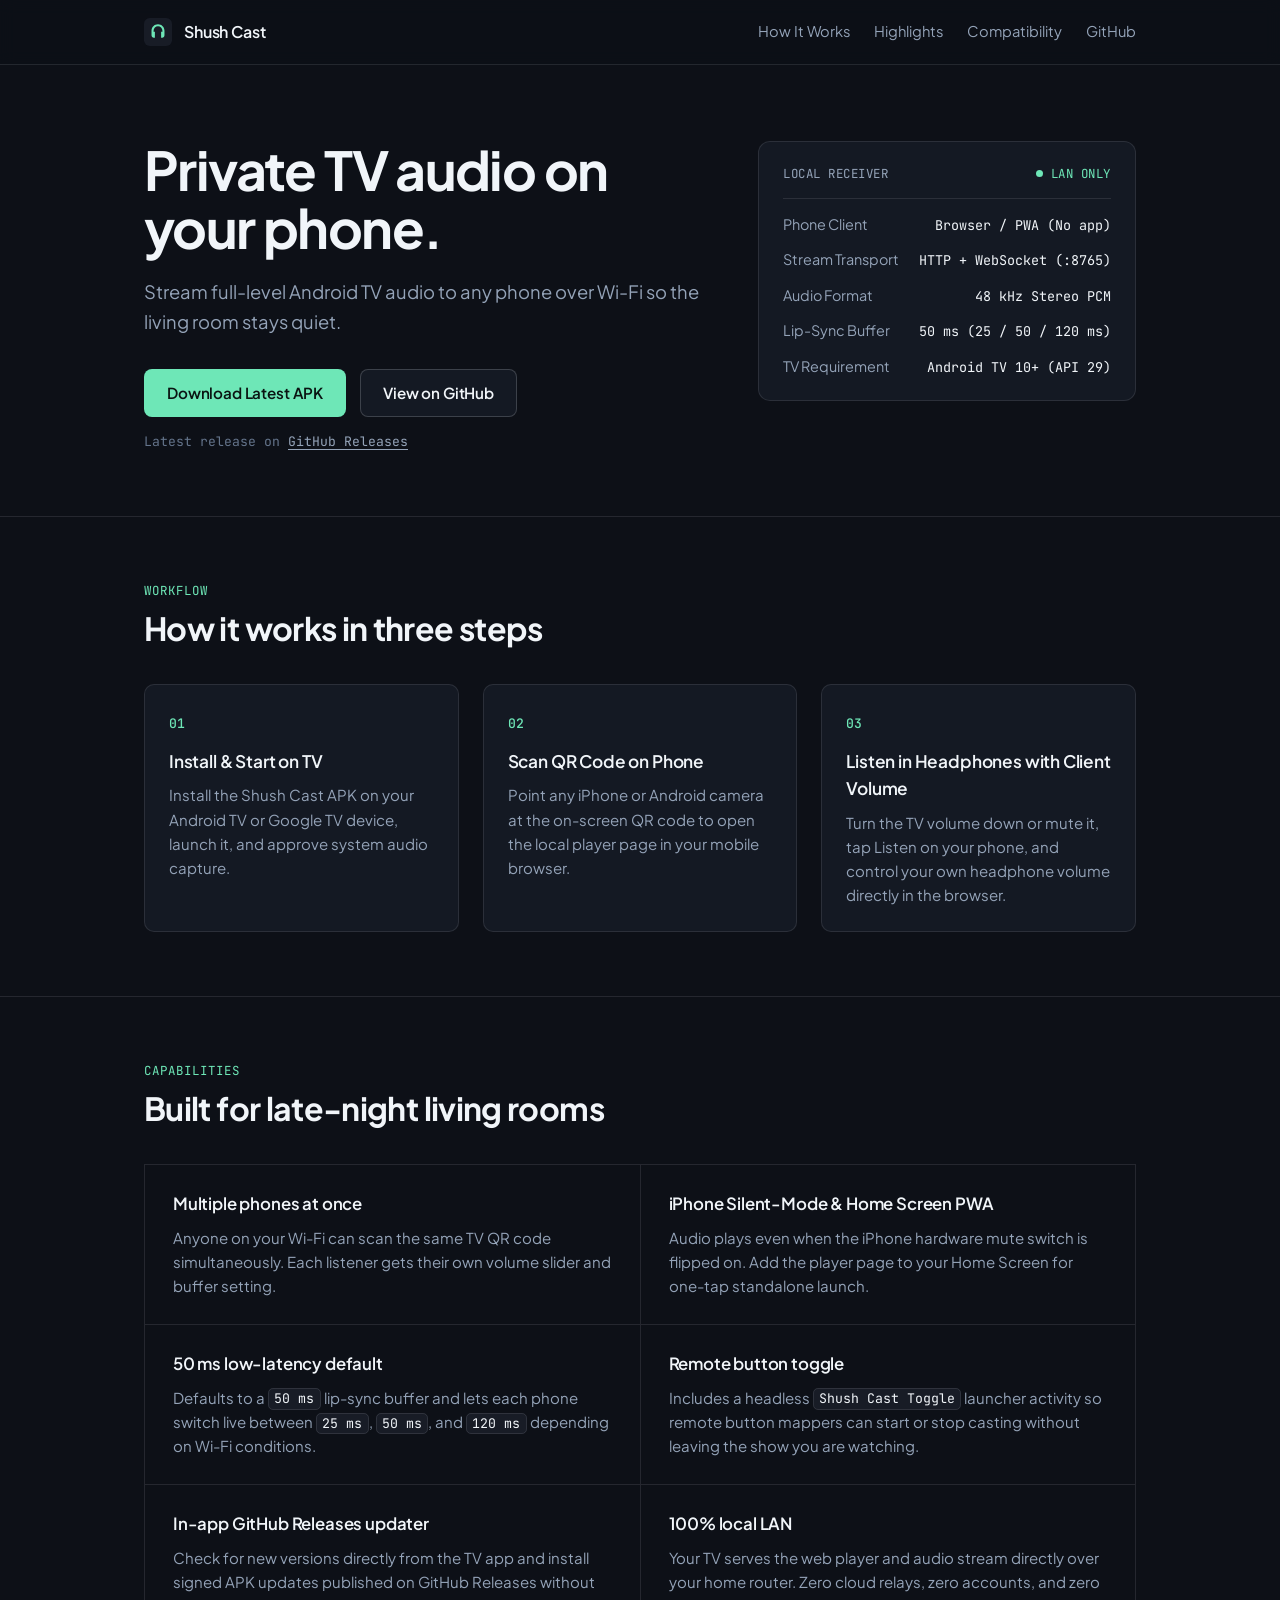
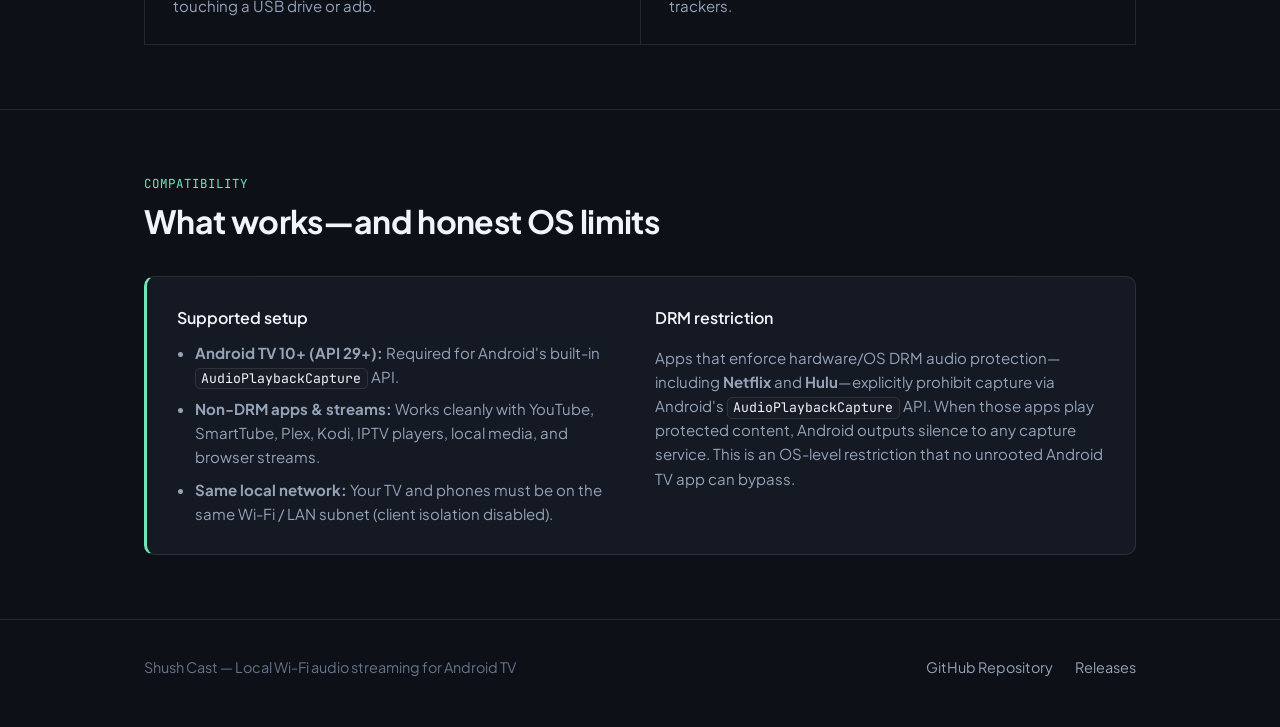
==== docs/index.html @ 248e8422 "docs: add GitHub Pages site and update README" ====
<!DOCTYPE html>
<html lang="en">
<head>
  <meta charset="utf-8">
  <meta name="viewport" content="width=device-width, initial-scale=1">
  <title>Shush Cast — Stream Android TV Audio to Your Phone Over Wi-Fi</title>
  <meta name="description" content="Stream full-level Android TV audio to any phone over local Wi-Fi so the living room stays quiet. Open a QR code in Safari or Chrome—no phone app required.">
  <meta property="og:type" content="website">
  <meta property="og:title" content="Shush Cast — Private Android TV Audio on Your Phone">
  <meta property="og:description" content="Stream full-level Android TV audio to any phone over Wi-Fi so the living room stays quiet. 50 ms default lip-sync, multi-phone support, 100% local LAN.">
  <meta property="og:url" content="https://kennyparsons.github.io/shushcast/">
  <link rel="icon" type="image/svg+xml" href="icon.svg">
  <link rel="preconnect" href="https://fonts.googleapis.com">
  <link rel="preconnect" href="https://fonts.gstatic.com" crossorigin>
  <link href="https://fonts.googleapis.com/css2?family=JetBrains+Mono:wght@400;500&family=Plus+Jakarta+Sans:wght@400;500;600;700&display=swap" rel="stylesheet">
  <link rel="stylesheet" href="styles.css">
</head>
<body>
  <header class="site-header">
    <div class="container nav-inner">
      <a class="brand" href="./">
        <img src="icon.svg" alt="" width="28" height="28">
        <span>Shush Cast</span>
      </a>
      <nav class="nav-links" aria-label="Primary">
        <a class="hide-xs" href="#how-it-works">How It Works</a>
        <a class="hide-xs" href="#highlights">Highlights</a>
        <a class="hide-xs" href="#compatibility">Compatibility</a>
        <a href="https://github.com/kennyparsons/shushcast" target="_blank" rel="noopener">GitHub</a>
      </nav>
    </div>
  </header>

  <main>
    <section class="hero">
      <div class="container hero-grid">
        <div>
          <h1>Private TV audio on your phone.</h1>
          <p class="hero-lead">
            Stream full-level Android TV audio to any phone over Wi-Fi so the living room stays quiet.
          </p>
          <div class="hero-actions">
            <a id="download-btn" class="btn btn-primary" href="https://github.com/kennyparsons/shushcast/releases/latest">
              Download Latest APK
            </a>
            <a class="btn btn-secondary" href="https://github.com/kennyparsons/shushcast" target="_blank" rel="noopener">
              View on GitHub
            </a>
          </div>
          <p id="release-meta" class="release-meta">
            Latest release on <a href="https://github.com/kennyparsons/shushcast/releases/latest">GitHub Releases</a>
          </p>
        </div>

        <aside class="spec-panel" aria-label="Receiver specifications">
          <div class="spec-header">
            <span>Local Receiver</span>
            <span class="spec-status"><span class="spec-dot" aria-hidden="true"></span>LAN Only</span>
          </div>
          <dl class="spec-list">
            <div class="spec-row">
              <dt>Phone Client</dt>
              <dd>Browser / PWA (No app)</dd>
            </div>
            <div class="spec-row">
              <dt>Stream Transport</dt>
              <dd>HTTP + WebSocket (:8765)</dd>
            </div>
            <div class="spec-row">
              <dt>Audio Format</dt>
              <dd>48 kHz Stereo PCM</dd>
            </div>
            <div class="spec-row">
              <dt>Lip-Sync Buffer</dt>
              <dd>50 ms (25 / 50 / 120 ms)</dd>
            </div>
            <div class="spec-row">
              <dt>TV Requirement</dt>
              <dd>Android TV 10+ (API 29)</dd>
            </div>
          </dl>
        </aside>
      </div>
    </section>

    <section id="how-it-works" class="section">
      <div class="container">
        <div class="section-header">
          <p class="section-kicker">Workflow</p>
          <h2 class="section-title">How it works in three steps</h2>
        </div>

        <div class="steps-grid">
          <article class="step-item">
            <span class="step-num">01</span>
            <h3>Install &amp; Start on TV</h3>
            <p>
              Install the Shush Cast APK on your Android TV or Google TV device, launch it, and approve system audio capture.
            </p>
          </article>
          <article class="step-item">
            <span class="step-num">02</span>
            <h3>Scan QR Code on Phone</h3>
            <p>
              Point any iPhone or Android camera at the on-screen QR code to open the local player page in your mobile browser.
            </p>
          </article>
          <article class="step-item">
            <span class="step-num">03</span>
            <h3>Listen in Headphones with Client Volume</h3>
            <p>
              Turn the TV volume down or mute it, tap Listen on your phone, and control your own headphone volume directly in the browser.
            </p>
          </article>
        </div>
      </div>
    </section>

    <section id="highlights" class="section">
      <div class="container">
        <div class="section-header">
          <p class="section-kicker">Capabilities</p>
          <h2 class="section-title">Built for late-night living rooms</h2>
        </div>

        <div class="highlights-grid">
          <article class="highlight-item">
            <h3>Multiple phones at once</h3>
            <p>
              Anyone on your Wi-Fi can scan the same TV QR code simultaneously. Each listener gets their own volume slider and buffer setting.
            </p>
          </article>
          <article class="highlight-item">
            <h3>iPhone Silent-Mode &amp; Home Screen PWA</h3>
            <p>
              Audio plays even when the iPhone hardware mute switch is flipped on. Add the player page to your Home Screen for one-tap standalone launch.
            </p>
          </article>
          <article class="highlight-item">
            <h3>50 ms low-latency default</h3>
            <p>
              Defaults to a <code>50 ms</code> lip-sync buffer and lets each phone switch live between <code>25 ms</code>, <code>50 ms</code>, and <code>120 ms</code> depending on Wi-Fi conditions.
            </p>
          </article>
          <article class="highlight-item">
            <h3>Remote button toggle</h3>
            <p>
              Includes a headless <code>Shush Cast Toggle</code> launcher activity so remote button mappers can start or stop casting without leaving the show you are watching.
            </p>
          </article>
          <article class="highlight-item">
            <h3>In-app GitHub Releases updater</h3>
            <p>
              Check for new versions directly from the TV app and install signed APK updates published on GitHub Releases without touching a USB drive or adb.
            </p>
          </article>
          <article class="highlight-item">
            <h3>100% local LAN</h3>
            <p>
              Your TV serves the web player and audio stream directly over your home router. Zero cloud relays, zero accounts, and zero trackers.
            </p>
          </article>
        </div>
      </div>
    </section>

    <section id="compatibility" class="section">
      <div class="container">
        <div class="section-header">
          <p class="section-kicker">Compatibility</p>
          <h2 class="section-title">What works—and honest OS limits</h2>
        </div>

        <div class="compat-panel">
          <div class="compat-grid">
            <div class="compat-col">
              <h3>Supported setup</h3>
              <ul>
                <li><strong>Android TV 10+ (API 29+):</strong> Required for Android's built-in <code>AudioPlaybackCapture</code> API.</li>
                <li><strong>Non-DRM apps &amp; streams:</strong> Works cleanly with YouTube, SmartTube, Plex, Kodi, IPTV players, local media, and browser streams.</li>
                <li><strong>Same local network:</strong> Your TV and phones must be on the same Wi-Fi / LAN subnet (client isolation disabled).</li>
              </ul>
            </div>
            <div class="compat-col">
              <h3>DRM restriction</h3>
              <p>
                Apps that enforce hardware/OS DRM audio protection—including <strong>Netflix</strong> and <strong>Hulu</strong>—explicitly prohibit capture via Android's <code>AudioPlaybackCapture</code> API. When those apps play protected content, Android outputs silence to any capture service. This is an OS-level restriction that no unrooted Android TV app can bypass.
              </p>
            </div>
          </div>
        </div>
      </div>
    </section>
  </main>

  <footer class="site-footer">
    <div class="container footer-inner">
      <span>Shush Cast — Local Wi-Fi audio streaming for Android TV</span>
      <div class="footer-links">
        <a href="https://github.com/kennyparsons/shushcast" target="_blank" rel="noopener">GitHub Repository</a>
        <a href="https://github.com/kennyparsons/shushcast/releases" target="_blank" rel="noopener">Releases</a>
      </div>
    </div>
  </footer>

  <script>
    (function () {
      var API_URL = 'https://api.github.com/repos/kennyparsons/shushcast/releases/latest';
      var btn = document.getElementById('download-btn');
      var meta = document.getElementById('release-meta');

      function formatBytes(bytes) {
        if (!bytes || bytes <= 0) return '';
        var kb = bytes / 1024;
        if (kb < 1024) return Math.round(kb) + ' KB';
        return (kb / 1024).toFixed(2) + ' MB';
      }

      fetch(API_URL, { headers: { 'Accept': 'application/vnd.github+json' } })
        .then(function (res) {
          if (!res.ok) throw new Error('HTTP ' + res.status);
          return res.json();
        })
        .then(function (release) {
          if (!release || !release.tag_name) return;
          var apkAsset = null;
          if (Array.isArray(release.assets)) {
            for (var i = 0; i < release.assets.length; i++) {
              var asset = release.assets[i];
              if (asset && typeof asset.name === 'string' && asset.name.slice(-4).toLowerCase() === '.apk') {
                apkAsset = asset;
                break;
              }
            }
          }

          btn.textContent = 'Download Latest APK (' + release.tag_name + ')';
          if (apkAsset && apkAsset.browser_download_url) {
            btn.href = apkAsset.browser_download_url;
          } else if (release.html_url) {
            btn.href = release.html_url;
          }

          var parts = [release.tag_name];
          if (apkAsset && apkAsset.size) {
            parts.push(formatBytes(apkAsset.size));
          }
          meta.textContent = '';
          meta.appendChild(document.createTextNode(parts.join(' · ') + ' · '));
          var link = document.createElement('a');
          link.href = release.html_url || 'https://github.com/kennyparsons/shushcast/releases/latest';
          link.textContent = 'Release notes';
          link.target = '_blank';
          link.rel = 'noopener';
          meta.appendChild(link);
        })
        .catch(function () {
          // Keep default fallback link to GitHub Releases.
        });
    })();
  </script>
</body>
</html>
---- docs/styles.css ----
:root {
  --bg: #0d1017;
  --surface: #141923;
  --surface-elevated: #181c26;
  --border: rgba(241, 245, 249, 0.1);
  --border-strong: rgba(241, 245, 249, 0.18);
  --text: #f1f5f9;
  --text-muted: #94a3b8;
  --text-subtle: #64748b;
  --accent: #6ee7b7;
  --accent-ink: #0a1412;
  --font-sans: 'Plus Jakarta Sans', -apple-system, BlinkMacSystemFont, 'Segoe UI', sans-serif;
  --font-mono: 'JetBrains Mono', ui-monospace, SFMono-Regular, Menlo, monospace;
  --max-width: 1040px;
}

*,
*::before,
*::after {
  box-sizing: border-box;
}

html {
  color-scheme: dark;
  scroll-behavior: smooth;
}

body {
  margin: 0;
  background-color: var(--bg);
  color: var(--text);
  font-family: var(--font-sans);
  font-size: 16px;
  line-height: 1.6;
  -webkit-font-smoothing: antialiased;
  text-rendering: optimizeLegibility;
}

a {
  color: inherit;
  text-decoration: none;
}

code {
  font-family: var(--font-mono);
  font-size: 0.88em;
  color: var(--text);
  background: var(--surface-elevated);
  border: 1px solid var(--border);
  border-radius: 5px;
  padding: 0.1em 0.4em;
}

.container {
  width: 100%;
  max-width: var(--max-width);
  margin: 0 auto;
  padding: 0 24px;
}

/* Header */
.site-header {
  border-bottom: 1px solid var(--border);
  background: rgba(13, 16, 23, 0.92);
  backdrop-filter: blur(8px);
  position: sticky;
  top: 0;
  z-index: 20;
}

.nav-inner {
  display: flex;
  align-items: center;
  justify-content: space-between;
  height: 64px;
  gap: 20px;
}

.brand {
  display: inline-flex;
  align-items: center;
  gap: 12px;
  font-weight: 600;
  font-size: 1rem;
  letter-spacing: -0.01em;
}

.brand img {
  width: 28px;
  height: 28px;
  display: block;
}

.nav-links {
  display: flex;
  align-items: center;
  gap: 24px;
  font-size: 0.92rem;
  color: var(--text-muted);
}

.nav-links a:hover,
.nav-links a:focus-visible {
  color: var(--text);
}

/* Hero */
.hero {
  padding: 76px 0 64px;
  border-bottom: 1px solid var(--border);
}

.hero-grid {
  display: grid;
  grid-template-columns: minmax(0, 1.35fr) minmax(0, 0.9fr);
  gap: 48px;
  align-items: start;
}

.hero h1 {
  margin: 0 0 20px;
  font-size: clamp(2.25rem, 4.8vw, 3.35rem);
  font-weight: 700;
  line-height: 1.08;
  letter-spacing: -0.03em;
  color: var(--text);
}

.hero-lead {
  margin: 0 0 32px;
  max-width: 54ch;
  font-size: 1.15rem;
  line-height: 1.65;
  color: var(--text-muted);
}

.hero-actions {
  display: flex;
  flex-wrap: wrap;
  align-items: center;
  gap: 14px;
}

.btn {
  display: inline-flex;
  align-items: center;
  justify-content: center;
  gap: 10px;
  min-height: 48px;
  padding: 0 22px;
  border-radius: 8px;
  font-size: 0.95rem;
  font-weight: 600;
  letter-spacing: -0.01em;
  border: 1px solid transparent;
  transition: background-color 140ms ease, border-color 140ms ease, transform 140ms ease;
  cursor: pointer;
}

.btn:active {
  transform: translateY(1px);
}

.btn-primary {
  background-color: var(--accent);
  color: var(--accent-ink);
}

.btn-primary:hover,
.btn-primary:focus-visible {
  background-color: #86efca;
}

.btn-secondary {
  background-color: var(--surface);
  color: var(--text);
  border-color: var(--border-strong);
}

.btn-secondary:hover,
.btn-secondary:focus-visible {
  background-color: var(--surface-elevated);
  border-color: rgba(241, 245, 249, 0.3);
}

.release-meta {
  margin: 14px 0 0;
  font-family: var(--font-mono);
  font-size: 0.82rem;
  color: var(--text-subtle);
  min-height: 1.4em;
}

.release-meta a {
  color: var(--text-muted);
  text-decoration: underline;
  text-underline-offset: 3px;
}

/* Spec Panel */
.spec-panel {
  background-color: var(--surface);
  border: 1px solid var(--border);
  border-radius: 12px;
  padding: 22px 24px;
}

.spec-header {
  display: flex;
  align-items: center;
  justify-content: space-between;
  padding-bottom: 14px;
  margin-bottom: 14px;
  border-bottom: 1px solid var(--border);
  font-family: var(--font-mono);
  font-size: 0.78rem;
  letter-spacing: 0.04em;
  text-transform: uppercase;
  color: var(--text-muted);
}

.spec-status {
  display: inline-flex;
  align-items: center;
  gap: 8px;
  color: var(--accent);
}

.spec-dot {
  width: 7px;
  height: 7px;
  border-radius: 50%;
  background: var(--accent);
}

.spec-list {
  margin: 0;
  display: grid;
  gap: 12px;
}

.spec-row {
  display: flex;
  justify-content: space-between;
  align-items: baseline;
  gap: 16px;
  font-size: 0.9rem;
}

.spec-row dt {
  color: var(--text-muted);
}

.spec-row dd {
  margin: 0;
  font-family: var(--font-mono);
  font-size: 0.84rem;
  color: var(--text);
  text-align: right;
}

/* Sections */
.section {
  padding: 64px 0;
  border-bottom: 1px solid var(--border);
}

.section-header {
  margin-bottom: 36px;
}

.section-kicker {
  margin: 0 0 8px;
  font-family: var(--font-mono);
  font-size: 0.78rem;
  letter-spacing: 0.08em;
  text-transform: uppercase;
  color: var(--accent);
}

.section-title {
  margin: 0;
  font-size: clamp(1.55rem, 3vw, 2rem);
  font-weight: 700;
  letter-spacing: -0.02em;
  line-height: 1.2;
}

/* Steps */
.steps-grid {
  display: grid;
  grid-template-columns: repeat(3, minmax(0, 1fr));
  gap: 24px;
}

.step-item {
  background-color: var(--surface);
  border: 1px solid var(--border);
  border-radius: 10px;
  padding: 24px;
}

.step-num {
  display: inline-block;
  margin-bottom: 14px;
  font-family: var(--font-mono);
  font-size: 0.82rem;
  font-weight: 500;
  color: var(--accent);
}

.step-item h3 {
  margin: 0 0 8px;
  font-size: 1.08rem;
  font-weight: 600;
  letter-spacing: -0.01em;
}

.step-item p {
  margin: 0;
  font-size: 0.94rem;
  color: var(--text-muted);
  line-height: 1.6;
}

/* Highlights */
.highlights-grid {
  display: grid;
  grid-template-columns: repeat(2, minmax(0, 1fr));
  border-top: 1px solid var(--border);
  border-left: 1px solid var(--border);
}

.highlight-item {
  padding: 26px 28px;
  border-right: 1px solid var(--border);
  border-bottom: 1px solid var(--border);
  background: var(--bg);
}

.highlight-item h3 {
  margin: 0 0 8px;
  font-size: 1.05rem;
  font-weight: 600;
  letter-spacing: -0.01em;
}

.highlight-item p {
  margin: 0;
  font-size: 0.94rem;
  color: var(--text-muted);
  line-height: 1.6;
}

/* Limitations */
.compat-panel {
  background-color: var(--surface);
  border: 1px solid var(--border);
  border-left: 3px solid var(--accent);
  border-radius: 10px;
  padding: 28px 30px;
}

.compat-grid {
  display: grid;
  grid-template-columns: repeat(2, minmax(0, 1fr));
  gap: 28px;
}

.compat-col h3 {
  margin: 0 0 10px;
  font-size: 1rem;
  font-weight: 600;
}

.compat-col p,
.compat-col li {
  font-size: 0.94rem;
  color: var(--text-muted);
  line-height: 1.6;
}

.compat-col ul {
  margin: 0;
  padding-left: 18px;
  display: grid;
  gap: 8px;
}

/* Footer */
.site-footer {
  padding: 36px 0 48px;
}

.footer-inner {
  display: flex;
  flex-wrap: wrap;
  align-items: center;
  justify-content: space-between;
  gap: 16px;
  font-size: 0.9rem;
  color: var(--text-subtle);
}

.footer-links {
  display: flex;
  align-items: center;
  gap: 22px;
}

.footer-links a {
  color: var(--text-muted);
}

.footer-links a:hover,
.footer-links a:focus-visible {
  color: var(--text);
}

@media (max-width: 860px) {
  .hero {
    padding: 52px 0 48px;
  }

  .hero-grid {
    grid-template-columns: 1fr;
    gap: 32px;
  }

  .steps-grid {
    grid-template-columns: 1fr;
  }

  .highlights-grid {
    grid-template-columns: 1fr;
  }

  .compat-grid {
    grid-template-columns: 1fr;
    gap: 20px;
  }
}

@media (max-width: 540px) {
  .nav-links {
    gap: 14px;
    font-size: 0.85rem;
  }

  .nav-links .hide-xs {
    display: none;
  }

  .hero-actions {
    flex-direction: column;
    align-items: stretch;
  }

  .btn {
    width: 100%;
  }

  .highlight-item {
    padding: 22px 20px;
  }

  .compat-panel {
    padding: 22px 20px;
  }
}
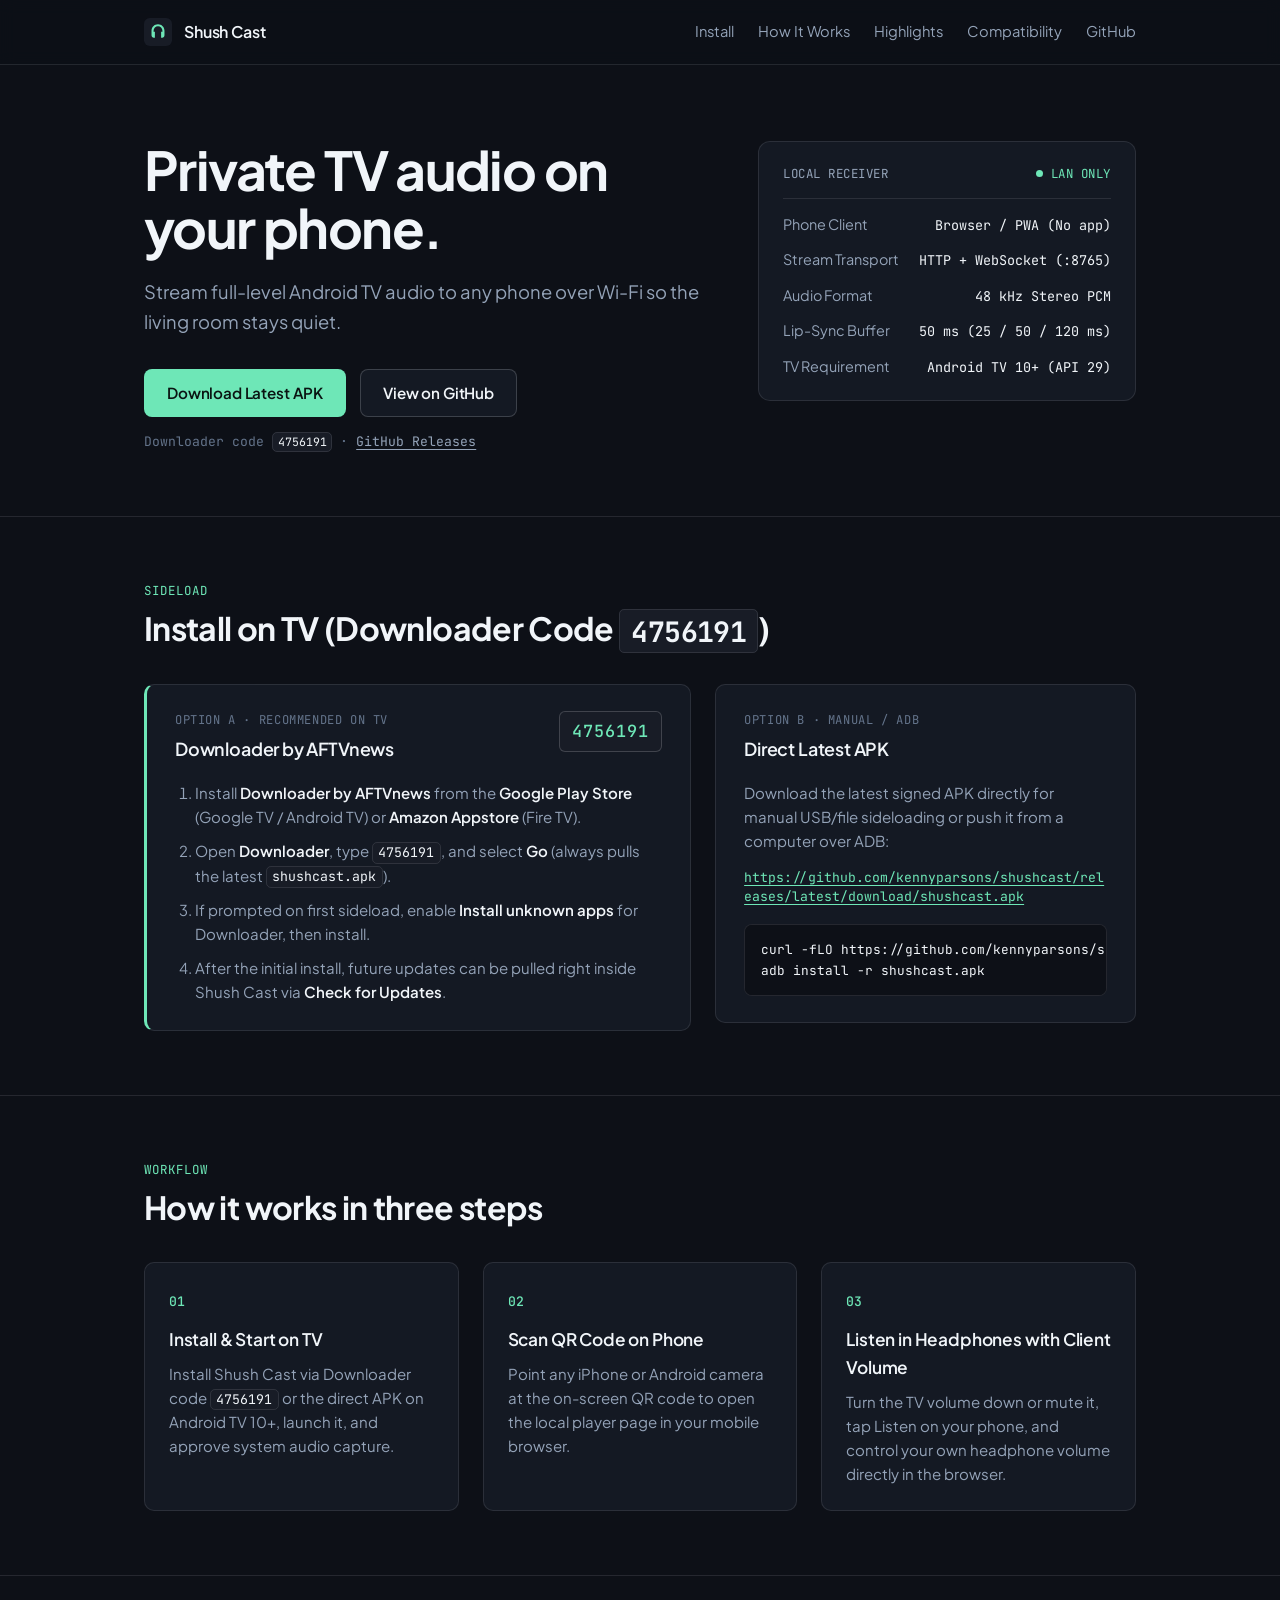
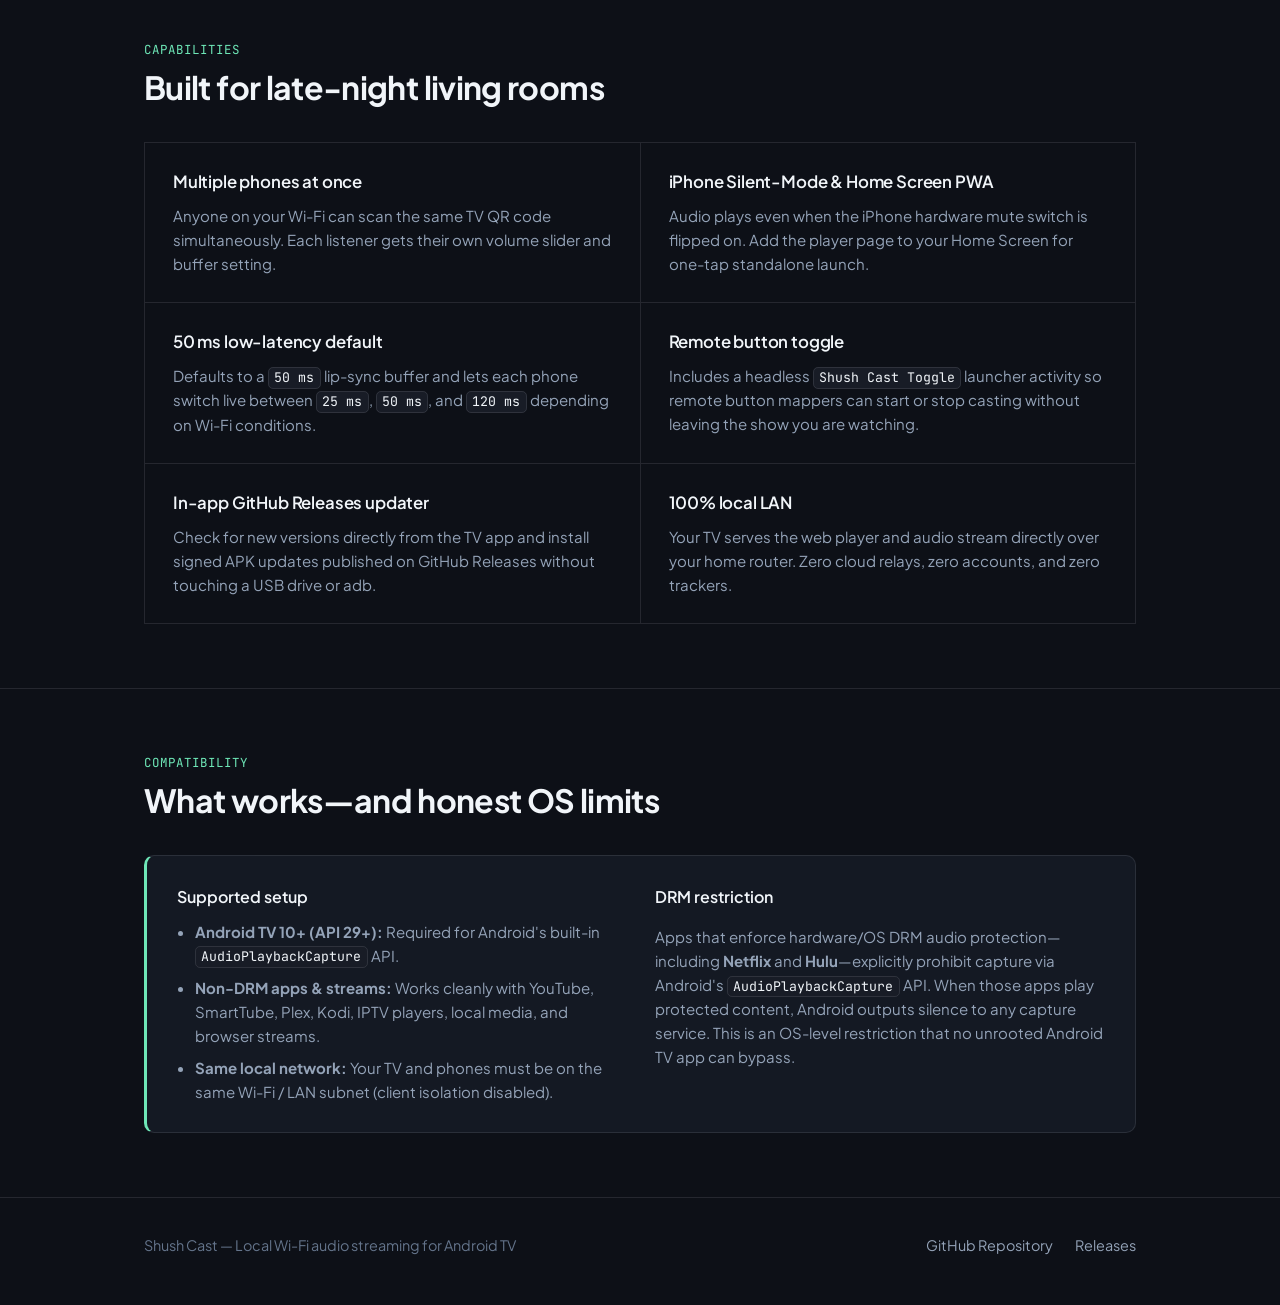
==== commit 6c816740: "docs: add AFTVnews Downloader code 4756191 install guide" ====
--- a/docs/index.html
+++ b/docs/index.html
@@ -23,6 +23,7 @@
         <span>Shush Cast</span>
       </a>
       <nav class="nav-links" aria-label="Primary">
+        <a class="hide-xs" href="#install">Install</a>
         <a class="hide-xs" href="#how-it-works">How It Works</a>
         <a class="hide-xs" href="#highlights">Highlights</a>
         <a class="hide-xs" href="#compatibility">Compatibility</a>
@@ -40,7 +41,7 @@
             Stream full-level Android TV audio to any phone over Wi-Fi so the living room stays quiet.
           </p>
           <div class="hero-actions">
-            <a id="download-btn" class="btn btn-primary" href="https://github.com/kennyparsons/shushcast/releases/latest">
+            <a id="download-btn" class="btn btn-primary" href="https://github.com/kennyparsons/shushcast/releases/latest/download/shushcast.apk">
               Download Latest APK
             </a>
             <a class="btn btn-secondary" href="https://github.com/kennyparsons/shushcast" target="_blank" rel="noopener">
@@ -48,7 +49,7 @@
             </a>
           </div>
           <p id="release-meta" class="release-meta">
-            Latest release on <a href="https://github.com/kennyparsons/shushcast/releases/latest">GitHub Releases</a>
+            Downloader code <code>4756191</code> · <a href="https://github.com/kennyparsons/shushcast/releases/latest">GitHub Releases</a>
           </p>
         </div>
 
@@ -83,6 +84,60 @@
       </div>
     </section>
 
+    <section id="install" class="section">
+      <div class="container">
+        <div class="section-header">
+          <p class="section-kicker">Sideload</p>
+          <h2 class="section-title">Install on TV (Downloader Code <code>4756191</code>)</h2>
+        </div>
+
+        <div class="install-grid">
+          <article class="install-card install-card-featured">
+            <div class="install-card-head">
+              <div>
+                <p class="install-option">Option A · Recommended on TV</p>
+                <h3>Downloader by AFTVnews</h3>
+              </div>
+              <span class="downloader-code" aria-label="Downloader code 4756191">4756191</span>
+            </div>
+            <ol class="install-steps">
+              <li>
+                Install <strong>Downloader by AFTVnews</strong> from the <strong>Google Play Store</strong> (Google TV / Android TV) or <strong>Amazon Appstore</strong> (Fire TV).
+              </li>
+              <li>
+                Open <strong>Downloader</strong>, type <code>4756191</code>, and select <strong>Go</strong> (always pulls the latest <code>shushcast.apk</code>).
+              </li>
+              <li>
+                If prompted on first sideload, enable <strong>Install unknown apps</strong> for Downloader, then install.
+              </li>
+              <li>
+                After the initial install, future updates can be pulled right inside Shush Cast via <strong>Check for Updates</strong>.
+              </li>
+            </ol>
+          </article>
+
+          <article class="install-card">
+            <div class="install-card-head">
+              <div>
+                <p class="install-option">Option B · Manual / ADB</p>
+                <h3>Direct Latest APK</h3>
+              </div>
+            </div>
+            <p class="install-desc">
+              Download the latest signed APK directly for manual USB/file sideloading or push it from a computer over ADB:
+            </p>
+            <p class="install-url-wrap">
+              <a class="install-url" href="https://github.com/kennyparsons/shushcast/releases/latest/download/shushcast.apk">
+                https://github.com/kennyparsons/shushcast/releases/latest/download/shushcast.apk
+              </a>
+            </p>
+            <pre class="install-cmd"><code>curl -fLO https://github.com/kennyparsons/shushcast/releases/latest/download/shushcast.apk
+adb install -r shushcast.apk</code></pre>
+          </article>
+        </div>
+      </div>
+    </section>
+
     <section id="how-it-works" class="section">
       <div class="container">
         <div class="section-header">
@@ -95,7 +150,7 @@
             <span class="step-num">01</span>
             <h3>Install &amp; Start on TV</h3>
             <p>
-              Install the Shush Cast APK on your Android TV or Google TV device, launch it, and approve system audio capture.
+              Install Shush Cast via Downloader code <code>4756191</code> or the direct APK on Android TV 10+, launch it, and approve system audio capture.
             </p>
           </article>
           <article class="step-item">
@@ -246,7 +301,11 @@
             parts.push(formatBytes(apkAsset.size));
           }
           meta.textContent = '';
-          meta.appendChild(document.createTextNode(parts.join(' · ') + ' · '));
+          meta.appendChild(document.createTextNode(parts.join(' · ') + ' · Downloader '));
+          var codeEl = document.createElement('code');
+          codeEl.textContent = '4756191';
+          meta.appendChild(codeEl);
+          meta.appendChild(document.createTextNode(' · '));
           var link = document.createElement('a');
           link.href = release.html_url || 'https://github.com/kennyparsons/shushcast/releases/latest';
           link.textContent = 'Release notes';
--- a/docs/styles.css
+++ b/docs/styles.css
@@ -286,6 +286,128 @@
   line-height: 1.2;
 }
 
+/* Install */
+.install-grid {
+  display: grid;
+  grid-template-columns: minmax(0, 1.3fr) minmax(0, 1fr);
+  gap: 24px;
+  align-items: start;
+}
+
+.install-card {
+  background-color: var(--surface);
+  border: 1px solid var(--border);
+  border-radius: 10px;
+  padding: 26px 28px;
+}
+
+.install-card-featured {
+  border-left: 3px solid var(--accent);
+}
+
+.install-card-head {
+  display: flex;
+  align-items: flex-start;
+  justify-content: space-between;
+  gap: 16px;
+  margin-bottom: 18px;
+}
+
+.install-option {
+  margin: 0 0 4px;
+  font-family: var(--font-mono);
+  font-size: 0.76rem;
+  letter-spacing: 0.05em;
+  text-transform: uppercase;
+  color: var(--text-subtle);
+}
+
+.install-card h3 {
+  margin: 0;
+  font-size: 1.12rem;
+  font-weight: 600;
+  letter-spacing: -0.01em;
+}
+
+.downloader-code {
+  display: inline-flex;
+  align-items: center;
+  padding: 6px 12px;
+  border-radius: 6px;
+  background-color: var(--surface-elevated);
+  border: 1px solid var(--border-strong);
+  font-family: var(--font-mono);
+  font-size: 1.05rem;
+  font-weight: 500;
+  letter-spacing: 0.06em;
+  color: var(--accent);
+  white-space: nowrap;
+}
+
+.install-steps {
+  margin: 0;
+  padding-left: 20px;
+  display: grid;
+  gap: 10px;
+}
+
+.install-steps li {
+  font-size: 0.94rem;
+  color: var(--text-muted);
+  line-height: 1.6;
+}
+
+.install-steps strong {
+  color: var(--text);
+  font-weight: 600;
+}
+
+.install-desc {
+  margin: 0 0 14px;
+  font-size: 0.94rem;
+  color: var(--text-muted);
+  line-height: 1.6;
+}
+
+.install-url-wrap {
+  margin: 0 0 16px;
+}
+
+.install-url {
+  display: inline-block;
+  font-family: var(--font-mono);
+  font-size: 0.82rem;
+  line-height: 1.5;
+  color: var(--accent);
+  text-decoration: underline;
+  text-underline-offset: 3px;
+  word-break: break-all;
+}
+
+.install-url:hover,
+.install-url:focus-visible {
+  color: #a7f3d0;
+}
+
+.install-cmd {
+  margin: 0;
+  padding: 14px 16px;
+  background-color: var(--bg);
+  border: 1px solid var(--border);
+  border-radius: 8px;
+  overflow-x: auto;
+}
+
+.install-cmd code {
+  display: block;
+  padding: 0;
+  border: 0;
+  background: transparent;
+  font-size: 0.8rem;
+  line-height: 1.65;
+  color: var(--text);
+}
+
 /* Steps */
 .steps-grid {
   display: grid;
@@ -427,6 +549,10 @@
     gap: 32px;
   }
 
+  .install-grid {
+    grid-template-columns: 1fr;
+  }
+
   .steps-grid {
     grid-template-columns: 1fr;
   }
@@ -464,6 +590,14 @@
     padding: 22px 20px;
   }
 
+  .install-card {
+    padding: 22px 20px;
+  }
+
+  .install-card-head {
+    flex-wrap: wrap;
+  }
+
   .compat-panel {
     padding: 22px 20px;
   }
